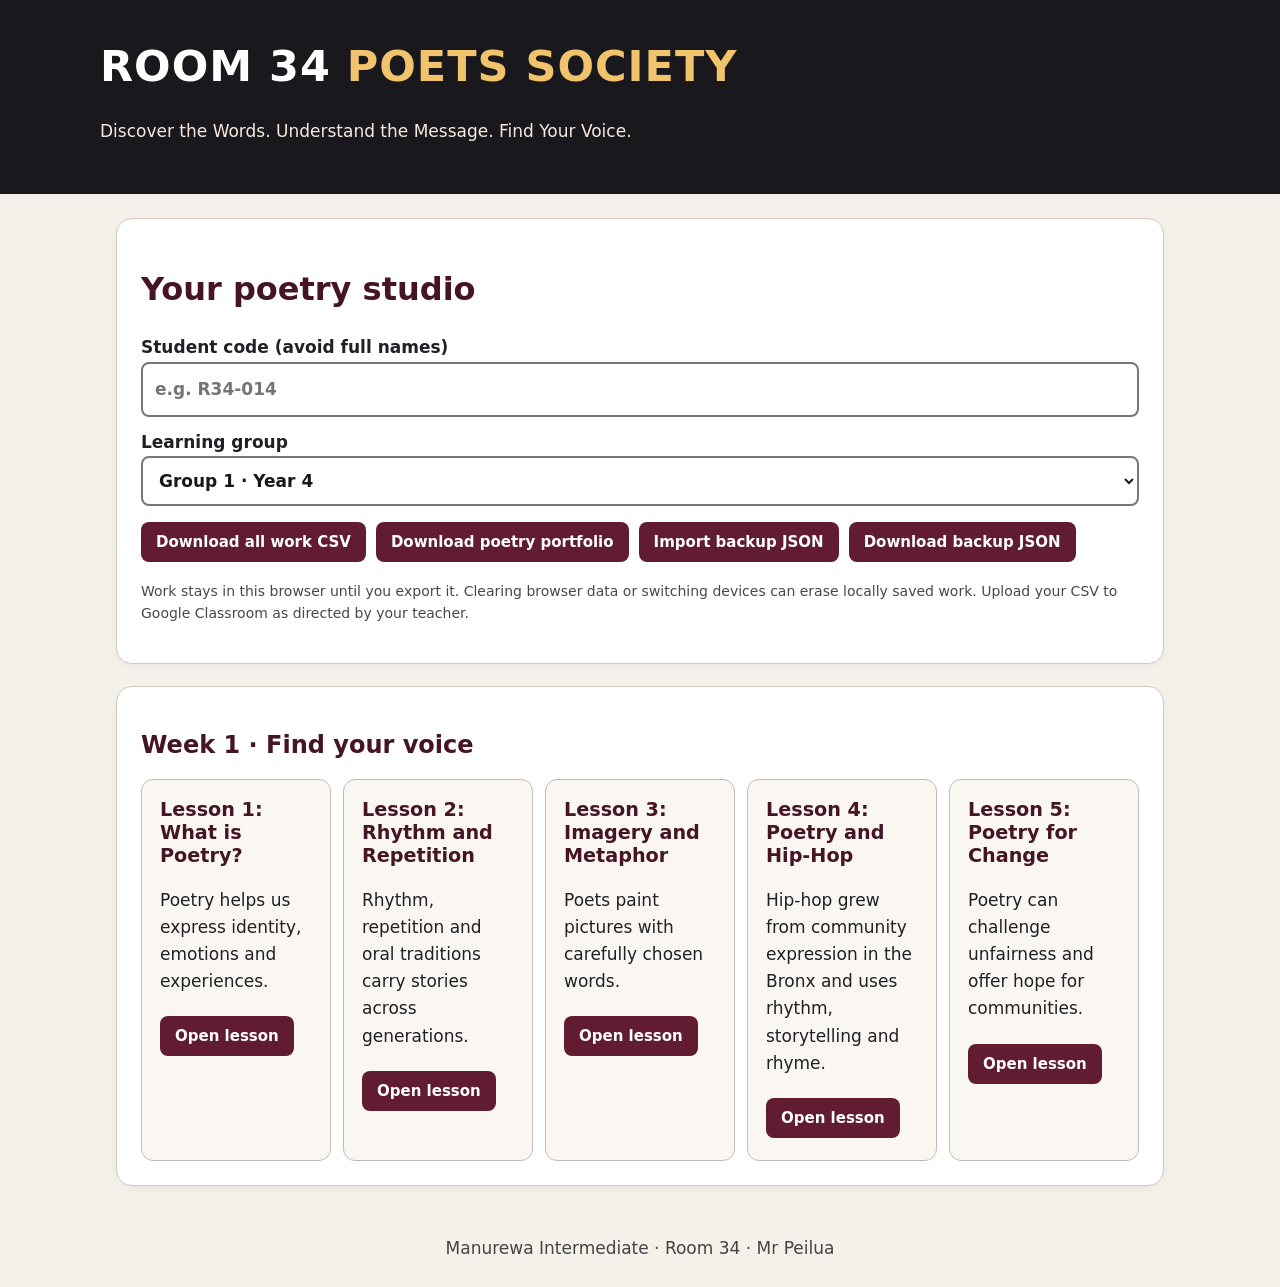
==== index.html @ 67c2874d "Add files via upload" ====
<!doctype html><html lang="en-NZ"><head><meta charset="utf-8"><meta name="viewport" content="width=device-width,initial-scale=1"><title>Room 34 Poets Society</title><link rel="stylesheet" href="style.css"></head><body><header><div class="brand">ROOM 34 <span>POETS SOCIETY</span></div><p>Discover the Words. Understand the Message. Find Your Voice.</p></header><main><section class="panel"><h1>Your poetry studio</h1><label>Student code (avoid full names)<input id="student" placeholder="e.g. R34-014"></label><label>Learning group<select id="group"><option value="1">Group 1 · Year 4</option><option value="2">Group 2 · Year 5</option><option value="3">Group 3 · Year 6</option><option value="4">Group 4 · Year 7</option><option value="5">Group 5 · Years 8–9</option></select></label><div class="actions"><button id="export">Download all work CSV</button><button id="portfolio">Download poetry portfolio</button><label class="upload">Import backup JSON<input id="import" type="file" accept=".json"></label><button id="backup">Download backup JSON</button></div><p class="small">Work stays in this browser until you export it. Clearing browser data or switching devices can erase locally saved work. Upload your CSV to Google Classroom as directed by your teacher.</p></section><section class="panel"><h2>Week 1 · Find your voice</h2><div id="cards" class="cards"></div></section><section id="lesson" class="panel" hidden></section></main><footer>Manurewa Intermediate · Room 34 · Mr Peilua</footer><script src="app.js"></script></body></html>
---- style.css ----
*{box-sizing:border-box}body{margin:0;background:#f4f0ea;color:#202025;font:17px/1.6 system-ui,Arial,sans-serif}header{background:#19191d;color:white;padding:32px max(20px,calc((100vw - 1080px)/2))}.brand{font-size:clamp(25px,4vw,43px);font-weight:900;letter-spacing:1px}.brand span{color:#f1c36c}header p{color:#f5e9df}main{max-width:1080px;margin:24px auto;padding:0 16px}.panel{background:white;border:1px solid #d5c8bf;border-radius:16px;padding:24px;margin-bottom:22px;box-shadow:0 3px 10px #2010100a}h1,h2,h3{line-height:1.2;color:#451425}h1{font-size:2rem}h2{font-size:1.5rem}h3{font-size:1.2rem}label{display:block;font-weight:650;margin:12px 0}input,select,textarea{display:block;width:100%;padding:12px;border:2px solid #7d7475;border-radius:8px;font:inherit;background:#fff;color:#181818}textarea{min-height:105px;resize:vertical}button,.upload{display:inline-block;border:0;border-radius:8px;background:#611c32;color:white;padding:11px 15px;cursor:pointer;font:600 15px system-ui;margin:4px 4px 4px 0}.upload input{display:none}button:hover,.upload:hover{background:#38101d}button:focus-visible,input:focus-visible,textarea:focus-visible,select:focus-visible{outline:3px solid #bd7916;outline-offset:2px}.actions{display:flex;flex-wrap:wrap;gap:6px}.cards{display:grid;grid-template-columns:repeat(auto-fit,minmax(190px,1fr));gap:12px}.card{border:1px solid #c6b9b8;border-radius:12px;padding:18px;background:#faf7f3}.card h3{margin-top:0}.small{font-size:14px;color:#484848}.reading{white-space:pre-line;background:#fff9f0;border-left:5px solid #8a364d;padding:20px;border-radius:6px;max-width:76ch}.question{padding:16px;background:#f7f4f1;border-radius:10px;margin:14px 0}.question label{font-weight:400}.question input[type=radio]{width:auto;display:inline}.status{font-weight:700;color:#22563a}.section{border-top:2px solid #e5dcda;padding-top:15px;margin-top:24px}.wordgrid{display:flex;flex-wrap:wrap;gap:7px}.wordgrid span{background:#eee4e6;border-radius:5px;padding:6px 10px}.muted{color:#444}footer{text-align:center;padding:25px;color:#444}@media(max-width:550px){.panel{padding:16px}.brand{font-size:25px}}
.lesson-art{width:100%;height:auto;border-radius:10px;display:block;margin:15px 0}.model-poem{white-space:pre-line;background:#f7eee5;padding:15px;border-left:5px solid #611c32;margin:15px 0}.model-poem p{margin-bottom:0}.question label{cursor:pointer}
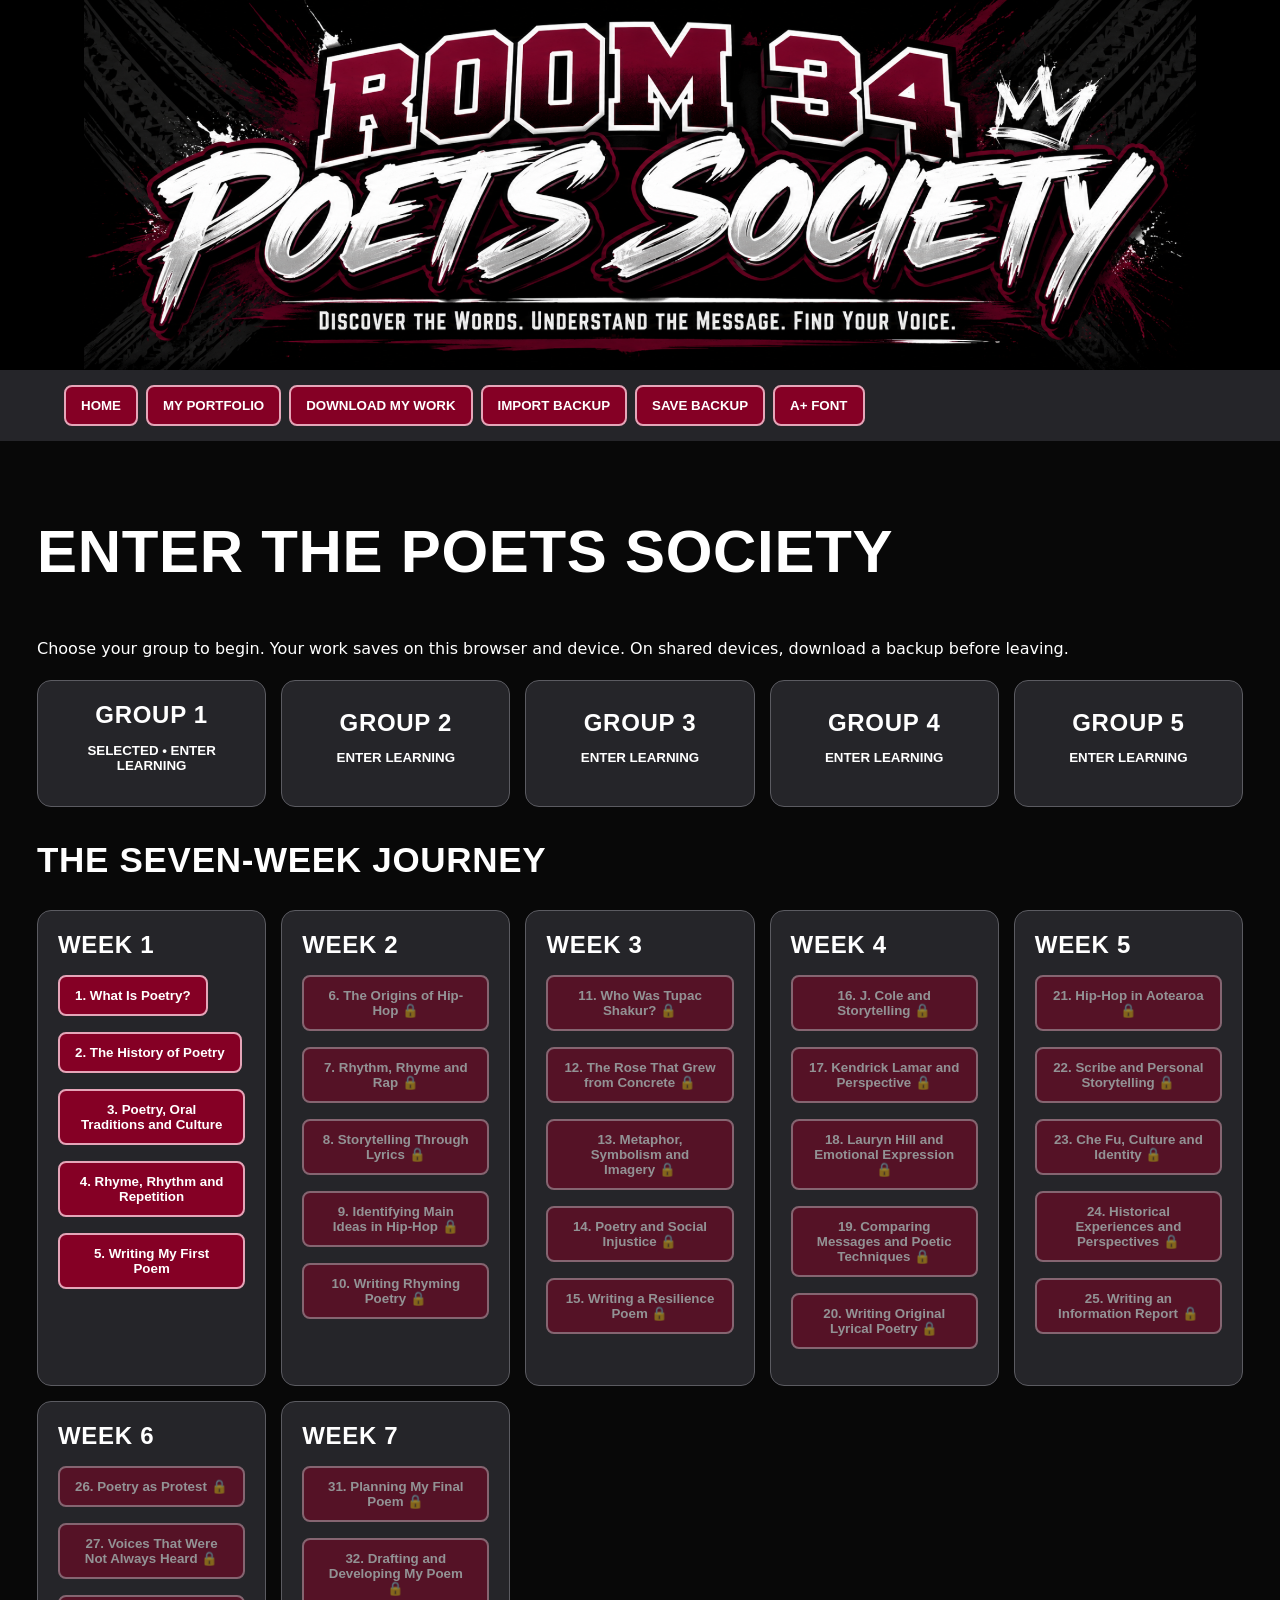
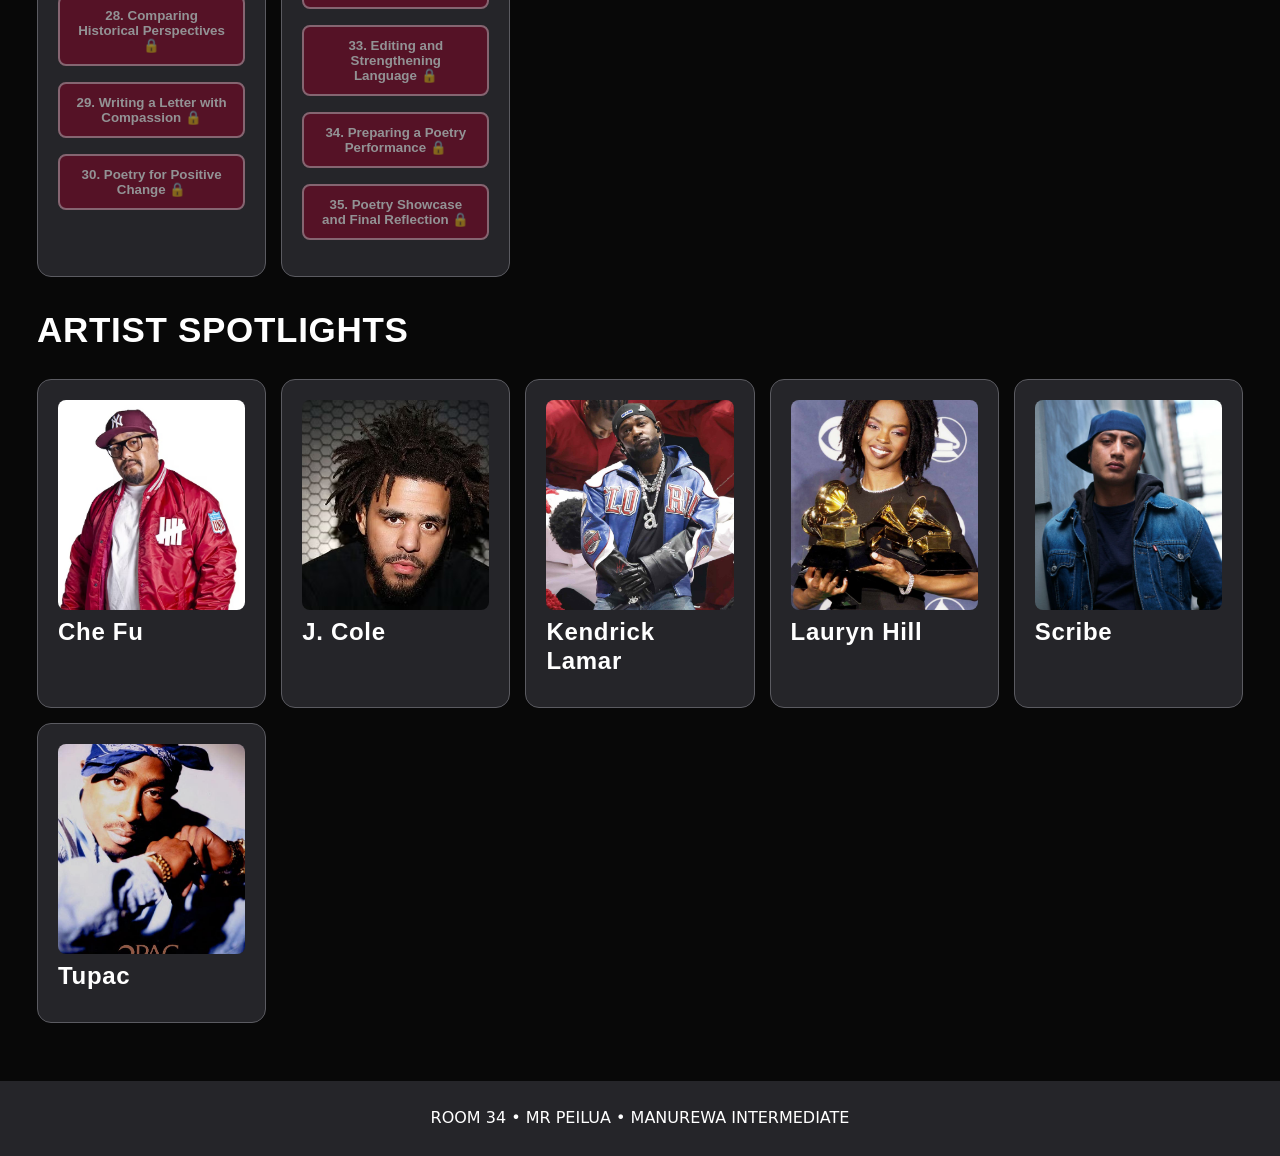
==== commit 684536db: "Add files via upload" ====
--- a/index.html
+++ b/index.html
@@ -1 +1 @@
-<!doctype html><html lang="en-NZ"><head><meta charset="utf-8"><meta name="viewport" content="width=device-width,initial-scale=1"><title>Room 34 Poets Society</title><link rel="stylesheet" href="style.css"></head><body><header><div class="brand">ROOM 34 <span>POETS SOCIETY</span></div><p>Discover the Words. Understand the Message. Find Your Voice.</p></header><main><section class="panel"><h1>Your poetry studio</h1><label>Student code (avoid full names)<input id="student" placeholder="e.g. R34-014"></label><label>Learning group<select id="group"><option value="1">Group 1 · Year 4</option><option value="2">Group 2 · Year 5</option><option value="3">Group 3 · Year 6</option><option value="4">Group 4 · Year 7</option><option value="5">Group 5 · Years 8–9</option></select></label><div class="actions"><button id="export">Download all work CSV</button><button id="portfolio">Download poetry portfolio</button><label class="upload">Import backup JSON<input id="import" type="file" accept=".json"></label><button id="backup">Download backup JSON</button></div><p class="small">Work stays in this browser until you export it. Clearing browser data or switching devices can erase locally saved work. Upload your CSV to Google Classroom as directed by your teacher.</p></section><section class="panel"><h2>Week 1 · Find your voice</h2><div id="cards" class="cards"></div></section><section id="lesson" class="panel" hidden></section></main><footer>Manurewa Intermediate · Room 34 · Mr Peilua</footer><script src="app.js"></script></body></html>+<!doctype html><html lang="en-NZ"><head><meta charset="utf-8"><meta name="viewport" content="width=device-width,initial-scale=1"><title>Room 34 Poets Society</title><link rel="stylesheet" href="style.css"></head><body><header><img class="banner" src="assets/banner.png" alt="Room 34 Poets Society — Discover the Words. Understand the Message. Find Your Voice."></header><nav><button id="home">HOME</button><button id="portfolio">MY PORTFOLIO</button><button id="export">DOWNLOAD MY WORK</button><button id="backup">IMPORT BACKUP</button><button id="backupOut">SAVE BACKUP</button><button id="font">A+ FONT</button></nav><main><section id="welcome"><h1>ENTER THE POETS SOCIETY</h1><p>Choose your group to begin. Your work saves on this browser and device. On shared devices, download a backup before leaving.</p><div id="groups" class="grid"></div><h2>THE SEVEN-WEEK JOURNEY</h2><div id="weeks" class="grid"></div><div class="artist"><h2>ARTIST SPOTLIGHTS</h2><div id="artists" class="grid"></div></div></section><section id="lesson" hidden></section><section id="work" hidden></section></main><dialog id="downloadDialog"><form method="dialog"><h2>DOWNLOAD MY WORK</h2><p>Enter your name only when you are ready to download.</p><label>Name <input id="studentName" required maxlength="90"></label><div class="actions"><button value="cancel">CANCEL</button><button id="doDownload" value="download">DOWNLOAD CSV</button></div></form></dialog><footer>ROOM 34 • MR PEILUA • MANUREWA INTERMEDIATE <span id="saved"></span></footer><script src="app.js"></script></body></html>
--- a/style.css
+++ b/style.css
@@ -1,2 +1 @@
-*{box-sizing:border-box}body{margin:0;background:#f4f0ea;color:#202025;font:17px/1.6 system-ui,Arial,sans-serif}header{background:#19191d;color:white;padding:32px max(20px,calc((100vw - 1080px)/2))}.brand{font-size:clamp(25px,4vw,43px);font-weight:900;letter-spacing:1px}.brand span{color:#f1c36c}header p{color:#f5e9df}main{max-width:1080px;margin:24px auto;padding:0 16px}.panel{background:white;border:1px solid #d5c8bf;border-radius:16px;padding:24px;margin-bottom:22px;box-shadow:0 3px 10px #2010100a}h1,h2,h3{line-height:1.2;color:#451425}h1{font-size:2rem}h2{font-size:1.5rem}h3{font-size:1.2rem}label{display:block;font-weight:650;margin:12px 0}input,select,textarea{display:block;width:100%;padding:12px;border:2px solid #7d7475;border-radius:8px;font:inherit;background:#fff;color:#181818}textarea{min-height:105px;resize:vertical}button,.upload{display:inline-block;border:0;border-radius:8px;background:#611c32;color:white;padding:11px 15px;cursor:pointer;font:600 15px system-ui;margin:4px 4px 4px 0}.upload input{display:none}button:hover,.upload:hover{background:#38101d}button:focus-visible,input:focus-visible,textarea:focus-visible,select:focus-visible{outline:3px solid #bd7916;outline-offset:2px}.actions{display:flex;flex-wrap:wrap;gap:6px}.cards{display:grid;grid-template-columns:repeat(auto-fit,minmax(190px,1fr));gap:12px}.card{border:1px solid #c6b9b8;border-radius:12px;padding:18px;background:#faf7f3}.card h3{margin-top:0}.small{font-size:14px;color:#484848}.reading{white-space:pre-line;background:#fff9f0;border-left:5px solid #8a364d;padding:20px;border-radius:6px;max-width:76ch}.question{padding:16px;background:#f7f4f1;border-radius:10px;margin:14px 0}.question label{font-weight:400}.question input[type=radio]{width:auto;display:inline}.status{font-weight:700;color:#22563a}.section{border-top:2px solid #e5dcda;padding-top:15px;margin-top:24px}.wordgrid{display:flex;flex-wrap:wrap;gap:7px}.wordgrid span{background:#eee4e6;border-radius:5px;padding:6px 10px}.muted{color:#444}footer{text-align:center;padding:25px;color:#444}@media(max-width:550px){.panel{padding:16px}.brand{font-size:25px}}
-.lesson-art{width:100%;height:auto;border-radius:10px;display:block;margin:15px 0}.model-poem{white-space:pre-line;background:#f7eee5;padding:15px;border-left:5px solid #611c32;margin:15px 0}.model-poem p{margin-bottom:0}.question label{cursor:pointer}
+*{box-sizing:border-box}body{margin:0;background:#080808;color:#fff;font:16px/1.55 system-ui,Arial,sans-serif}header{background:#000}.banner{width:100%;display:block;max-height:370px;object-fit:contain}nav{display:flex;gap:8px;flex-wrap:wrap;padding:15px 5%;background:#252529;position:sticky;top:0;z-index:4}button{background:#850025;color:#fff;border:2px solid #e5a5b8;border-radius:8px;padding:11px 15px;font-weight:800;cursor:pointer}button:hover,button:focus-visible{background:#b80c40;outline:2px solid white}button:disabled{opacity:.5;cursor:not-allowed}main{max-width:1250px;margin:auto;padding:26px 22px}h1,h2,h3{font-family:Impact,'Arial Black',sans-serif;letter-spacing:.7px;line-height:1.18}h1{font-size:clamp(30px,5vw,60px)}h2{font-size:clamp(24px,3vw,35px)}.grid{display:grid;grid-template-columns:repeat(auto-fit,minmax(210px,1fr));gap:15px;margin:18px 0 32px}.tile,.panel{background:#252529;border:1px solid #5b5b61;border-radius:14px;padding:20px}.tile{cursor:pointer}.tile:hover{border-color:#fff}.tile h3{font-size:24px;margin:0 0 12px}.tile img{width:100%;height:210px;object-fit:cover;border-radius:8px}.reading{background:#f3f3f5;color:#17171b;border-radius:12px;padding:25px;white-space:pre-line;font-size:1.08rem;line-height:1.8}.question{background:#f3f3f5;color:#18181c;padding:17px;border-radius:10px;margin:14px 0}.question label{display:block;margin:8px 0}.question input{accent-color:#850025}.question textarea,textarea,input[type=text],input:not([type]){width:100%;padding:12px;border-radius:7px;border:2px solid #777;font:inherit}textarea{min-height:110px}.long{min-height:220px}.muted{color:#dedee1}.tag{display:inline-block;padding:5px 10px;background:#850025;color:#fff;border-radius:5px}.actions{display:flex;flex-wrap:wrap;gap:10px;margin:20px 0}.artist{margin-top:30px}dialog{border:2px solid #850025;border-radius:15px;max-width:440px;width:90%;background:#f3f3f5;color:#111}dialog input{width:100%;padding:12px;margin-top:8px}footer{padding:25px;text-align:center;background:#252529}a{color:#fff}#lesson section{margin:25px 0}small{color:#dedee1}body.big{font-size:20px}@media(max-width:650px){nav{position:static}main{padding:18px 12px}.banner{max-height:none}}
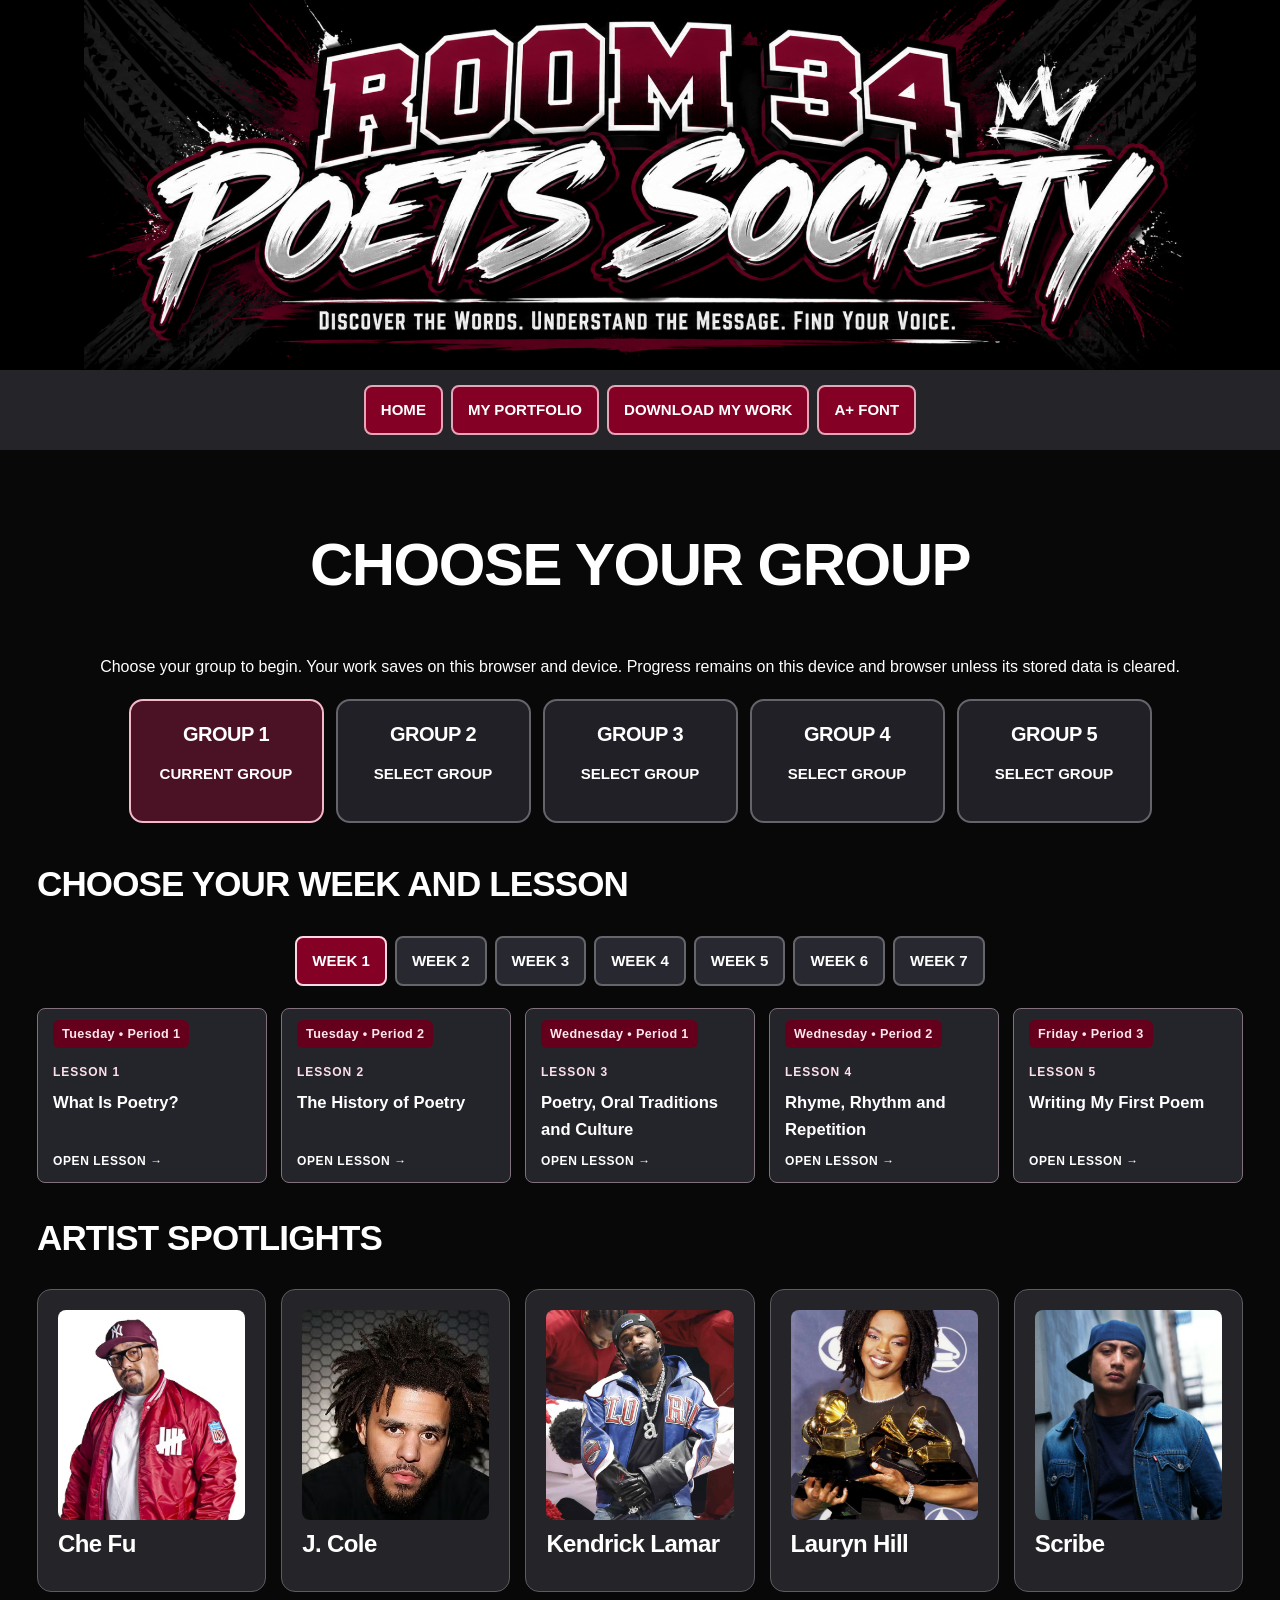
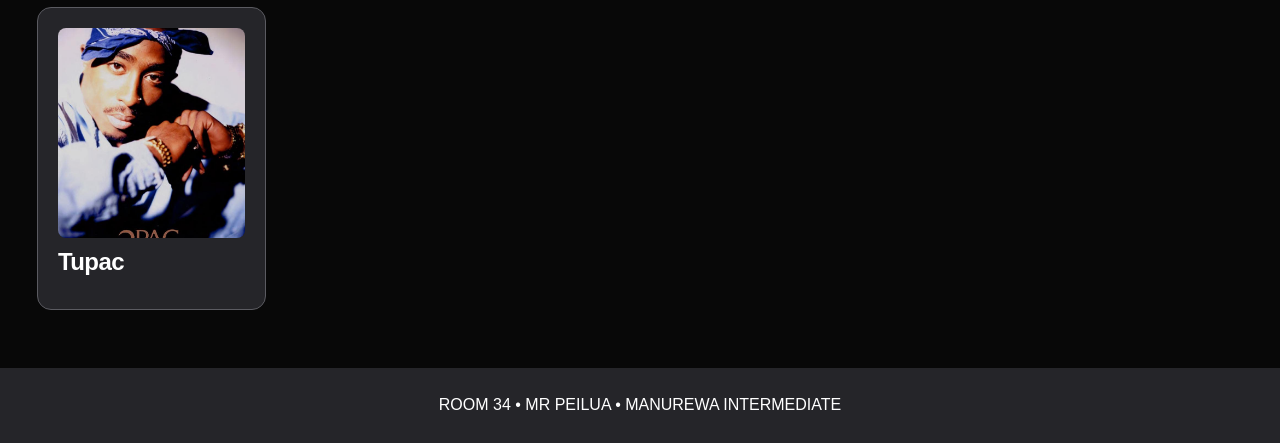
==== commit cb10aceb: "Add files via upload" ====
--- a/index.html
+++ b/index.html
@@ -1 +1 @@
-<!doctype html><html lang="en-NZ"><head><meta charset="utf-8"><meta name="viewport" content="width=device-width,initial-scale=1"><title>Room 34 Poets Society</title><link rel="stylesheet" href="style.css"></head><body><header><img class="banner" src="assets/banner.png" alt="Room 34 Poets Society — Discover the Words. Understand the Message. Find Your Voice."></header><nav><button id="home">HOME</button><button id="portfolio">MY PORTFOLIO</button><button id="export">DOWNLOAD MY WORK</button><button id="backup">IMPORT BACKUP</button><button id="backupOut">SAVE BACKUP</button><button id="font">A+ FONT</button></nav><main><section id="welcome"><h1>ENTER THE POETS SOCIETY</h1><p>Choose your group to begin. Your work saves on this browser and device. On shared devices, download a backup before leaving.</p><div id="groups" class="grid"></div><h2>THE SEVEN-WEEK JOURNEY</h2><div id="weeks" class="grid"></div><div class="artist"><h2>ARTIST SPOTLIGHTS</h2><div id="artists" class="grid"></div></div></section><section id="lesson" hidden></section><section id="work" hidden></section></main><dialog id="downloadDialog"><form method="dialog"><h2>DOWNLOAD MY WORK</h2><p>Enter your name only when you are ready to download.</p><label>Name <input id="studentName" required maxlength="90"></label><div class="actions"><button value="cancel">CANCEL</button><button id="doDownload" value="download">DOWNLOAD CSV</button></div></form></dialog><footer>ROOM 34 • MR PEILUA • MANUREWA INTERMEDIATE <span id="saved"></span></footer><script src="app.js"></script></body></html>+<!doctype html><html lang="en-NZ"><head><meta charset="utf-8"><meta name="viewport" content="width=device-width,initial-scale=1"><title>Room 34 Poets Society</title><link rel="stylesheet" href="style.css"></head><body><header><img class="banner" src="assets/banner.png" alt="Room 34 Poets Society — Discover the Words. Understand the Message. Find Your Voice."></header><nav><button id="home">HOME</button><button id="portfolio">MY PORTFOLIO</button><button id="export">DOWNLOAD MY WORK</button><button id="font">A+ FONT</button></nav><main><section id="welcome"><h1>CHOOSE YOUR GROUP</h1><p>Choose your group to begin. Your work saves on this browser and device. Progress remains on this device and browser unless its stored data is cleared.</p><div id="groups" class="grid"></div><h2>CHOOSE YOUR WEEK AND LESSON</h2><div id="weeks" class="grid"></div><div class="artist"><h2>ARTIST SPOTLIGHTS</h2><div id="artists" class="grid"></div></div></section><section id="lesson" hidden></section><section id="work" hidden></section></main><dialog id="downloadDialog"><form method="dialog"><h2>DOWNLOAD MY WORK</h2><p>Enter your name only when you are ready to download.</p><label>Name <input id="studentName" required maxlength="90"></label><div class="actions"><button id="cancelDownload" type="button">CANCEL</button><button id="doDownload" value="download">DOWNLOAD CSV</button></div></form></dialog><footer>ROOM 34 • MR PEILUA • MANUREWA INTERMEDIATE <span id="saved"></span></footer><script src="app.js"></script></body></html>
--- a/style.css
+++ b/style.css
@@ -1 +1,16 @@
-*{box-sizing:border-box}body{margin:0;background:#080808;color:#fff;font:16px/1.55 system-ui,Arial,sans-serif}header{background:#000}.banner{width:100%;display:block;max-height:370px;object-fit:contain}nav{display:flex;gap:8px;flex-wrap:wrap;padding:15px 5%;background:#252529;position:sticky;top:0;z-index:4}button{background:#850025;color:#fff;border:2px solid #e5a5b8;border-radius:8px;padding:11px 15px;font-weight:800;cursor:pointer}button:hover,button:focus-visible{background:#b80c40;outline:2px solid white}button:disabled{opacity:.5;cursor:not-allowed}main{max-width:1250px;margin:auto;padding:26px 22px}h1,h2,h3{font-family:Impact,'Arial Black',sans-serif;letter-spacing:.7px;line-height:1.18}h1{font-size:clamp(30px,5vw,60px)}h2{font-size:clamp(24px,3vw,35px)}.grid{display:grid;grid-template-columns:repeat(auto-fit,minmax(210px,1fr));gap:15px;margin:18px 0 32px}.tile,.panel{background:#252529;border:1px solid #5b5b61;border-radius:14px;padding:20px}.tile{cursor:pointer}.tile:hover{border-color:#fff}.tile h3{font-size:24px;margin:0 0 12px}.tile img{width:100%;height:210px;object-fit:cover;border-radius:8px}.reading{background:#f3f3f5;color:#17171b;border-radius:12px;padding:25px;white-space:pre-line;font-size:1.08rem;line-height:1.8}.question{background:#f3f3f5;color:#18181c;padding:17px;border-radius:10px;margin:14px 0}.question label{display:block;margin:8px 0}.question input{accent-color:#850025}.question textarea,textarea,input[type=text],input:not([type]){width:100%;padding:12px;border-radius:7px;border:2px solid #777;font:inherit}textarea{min-height:110px}.long{min-height:220px}.muted{color:#dedee1}.tag{display:inline-block;padding:5px 10px;background:#850025;color:#fff;border-radius:5px}.actions{display:flex;flex-wrap:wrap;gap:10px;margin:20px 0}.artist{margin-top:30px}dialog{border:2px solid #850025;border-radius:15px;max-width:440px;width:90%;background:#f3f3f5;color:#111}dialog input{width:100%;padding:12px;margin-top:8px}footer{padding:25px;text-align:center;background:#252529}a{color:#fff}#lesson section{margin:25px 0}small{color:#dedee1}body.big{font-size:20px}@media(max-width:650px){nav{position:static}main{padding:18px 12px}.banner{max-height:none}}+*{box-sizing:border-box}body{margin:0;background:#080808;color:#fff;font:16px/1.55 'Poppins',Arial,sans-serif}header{background:#000}.banner{width:100%;display:block;max-height:370px;object-fit:contain}nav{display:flex;gap:8px;flex-wrap:wrap;padding:15px 5%;background:#252529;position:sticky;top:0;z-index:4}button{background:#850025;color:#fff;border:2px solid #e5a5b8;border-radius:8px;padding:11px 15px;font-weight:800;cursor:pointer}button:hover,button:focus-visible{background:#b80c40;outline:2px solid white}button:disabled{opacity:.5;cursor:not-allowed}main{max-width:1250px;margin:auto;padding:26px 22px}h1,h2,h3{font-family:'Poppins',Arial,sans-serif;letter-spacing:.7px;line-height:1.18}h1{font-size:clamp(30px,5vw,60px)}h2{font-size:clamp(24px,3vw,35px)}.grid{display:grid;grid-template-columns:repeat(auto-fit,minmax(210px,1fr));gap:15px;margin:18px 0 32px}.tile,.panel{background:#252529;border:1px solid #5b5b61;border-radius:14px;padding:20px}.tile{cursor:pointer}.tile:hover{border-color:#fff}.tile h3{font-size:24px;margin:0 0 12px}.tile img{width:100%;height:210px;object-fit:cover;border-radius:8px}.reading{background:#f3f3f5;color:#17171b;border-radius:12px;padding:25px;white-space:pre-line;font-size:1.08rem;line-height:1.8}.question{background:#f3f3f5;color:#18181c;padding:17px;border-radius:10px;margin:14px 0}.question label{display:block;margin:8px 0}.question input{accent-color:#850025}.question textarea,textarea,input[type=text],input:not([type]){width:100%;padding:12px;border-radius:7px;border:2px solid #777;font:inherit}textarea{min-height:110px}.long{min-height:220px}.muted{color:#dedee1}.tag{display:inline-block;padding:5px 10px;background:#850025;color:#fff;border-radius:5px}.actions{display:flex;flex-wrap:wrap;gap:10px;margin:20px 0}.artist{margin-top:30px}dialog{border:2px solid #850025;border-radius:15px;max-width:440px;width:90%;background:#f3f3f5;color:#111}dialog input{width:100%;padding:12px;margin-top:8px}footer{padding:25px;text-align:center;background:#252529}a{color:#fff}#lesson section{margin:25px 0}small{color:#dedee1}body.big{font-size:20px}@media(max-width:650px){nav{position:static}main{padding:18px 12px}.banner{max-height:none}}
+/* Readability refresh */
+@import url("https://fonts.googleapis.com/css2?family=Poppins:wght@400;500;600;700;800&display=swap");
+body,button,input,textarea,select{font-family:"Poppins",Arial,sans-serif}h1,h2,h3{font-family:"Poppins",Arial,sans-serif;font-weight:800;letter-spacing:-.025em;line-height:1.3}p,label,button{line-height:1.6}button{font-size:.94rem}.reading{font-size:1.05rem;line-height:1.9;max-width:85ch}.lesson-slot{display:block;font-size:.8rem;font-weight:700;color:#fff;background:#65001c;padding:4px 9px;border-radius:6px;margin-bottom:7px}.lesson-title{display:block;text-align:left}.week-hint{color:#eee;font-size:.85rem}.tile button[data-lesson]{width:100%;text-align:left;background:#3b1723;border-color:#b88496}.tile button[data-lesson]:hover{background:#850025}.tile button:disabled{opacity:.75;background:#34343b;color:#f0f0f0}.tile{cursor:default}#weeks{grid-template-columns:repeat(auto-fit,minmax(290px,1fr))} .question b{font-weight:700}
+
+nav{justify-content:center}#groups{display:flex;justify-content:center;flex-wrap:wrap;gap:14px}#groups .group-card{flex:0 1 205px;min-height:125px;text-align:center}#weeks{display:grid;grid-template-columns:repeat(auto-fit,minmax(290px,1fr))}.week-card{cursor:default}.week-card button{width:100%;text-align:left;display:flex;flex-direction:column;gap:3px}.lesson-slot{font-size:.79rem;letter-spacing:.03em;color:#ffe5ed}.lesson-title{font-size:.94rem}.week-hint{color:#f3dce3}#welcome>h1,#welcome>p{text-align:center}button{font-family:'Poppins',Arial,sans-serif}button:focus-visible{outline:3px solid white;outline-offset:3px}
+
+/* Clear three-step student navigation */
+#groups{max-width:1100px;margin:20px auto 38px;display:flex;flex-wrap:wrap;justify-content:center;gap:12px}
+#groups .group-card{flex:0 1 195px;min-height:112px;background:#202026;border:2px solid #66636a;transition:transform .12s,border-color .12s}
+#groups .group-card.active-group{border-color:#f4b8c9;background:#4a1224}
+#groups .group-card:hover{transform:translateY(-2px)}
+#groups .group-card h3{font-size:1.25rem}
+#weeks{display:block}.week-selector{display:flex;gap:8px;justify-content:center;flex-wrap:wrap;margin-bottom:22px}.week-choice{background:#282830;border-color:#65656c}.week-choice.chosen{background:#850025;border-color:#ffd6e3}
+.schedule-cards{display:grid;grid-template-columns:repeat(auto-fit,minmax(205px,1fr));gap:14px}.schedule-card{min-height:174px;background:#24242b;border:1px solid #80717b;text-align:left;display:flex;flex-direction:column;gap:8px;align-items:flex-start}.schedule-card strong{font-size:.75rem;letter-spacing:.08em;color:#ffe0ea}.schedule-card>span:nth-last-child(2){font-size:1.04rem;font-weight:600}.go-label{margin-top:auto;color:#fff;font-size:.75rem;letter-spacing:.05em}.model{background:#f3f3f5;color:#1b1b20;border-left:5px solid #850025;padding:16px;border-radius:8px}
+#lesson h1{font-size:clamp(1.9rem,4vw,3rem)}#lesson .reading{max-width:none}button:focus-visible{outline:3px solid #fff;outline-offset:3px}
